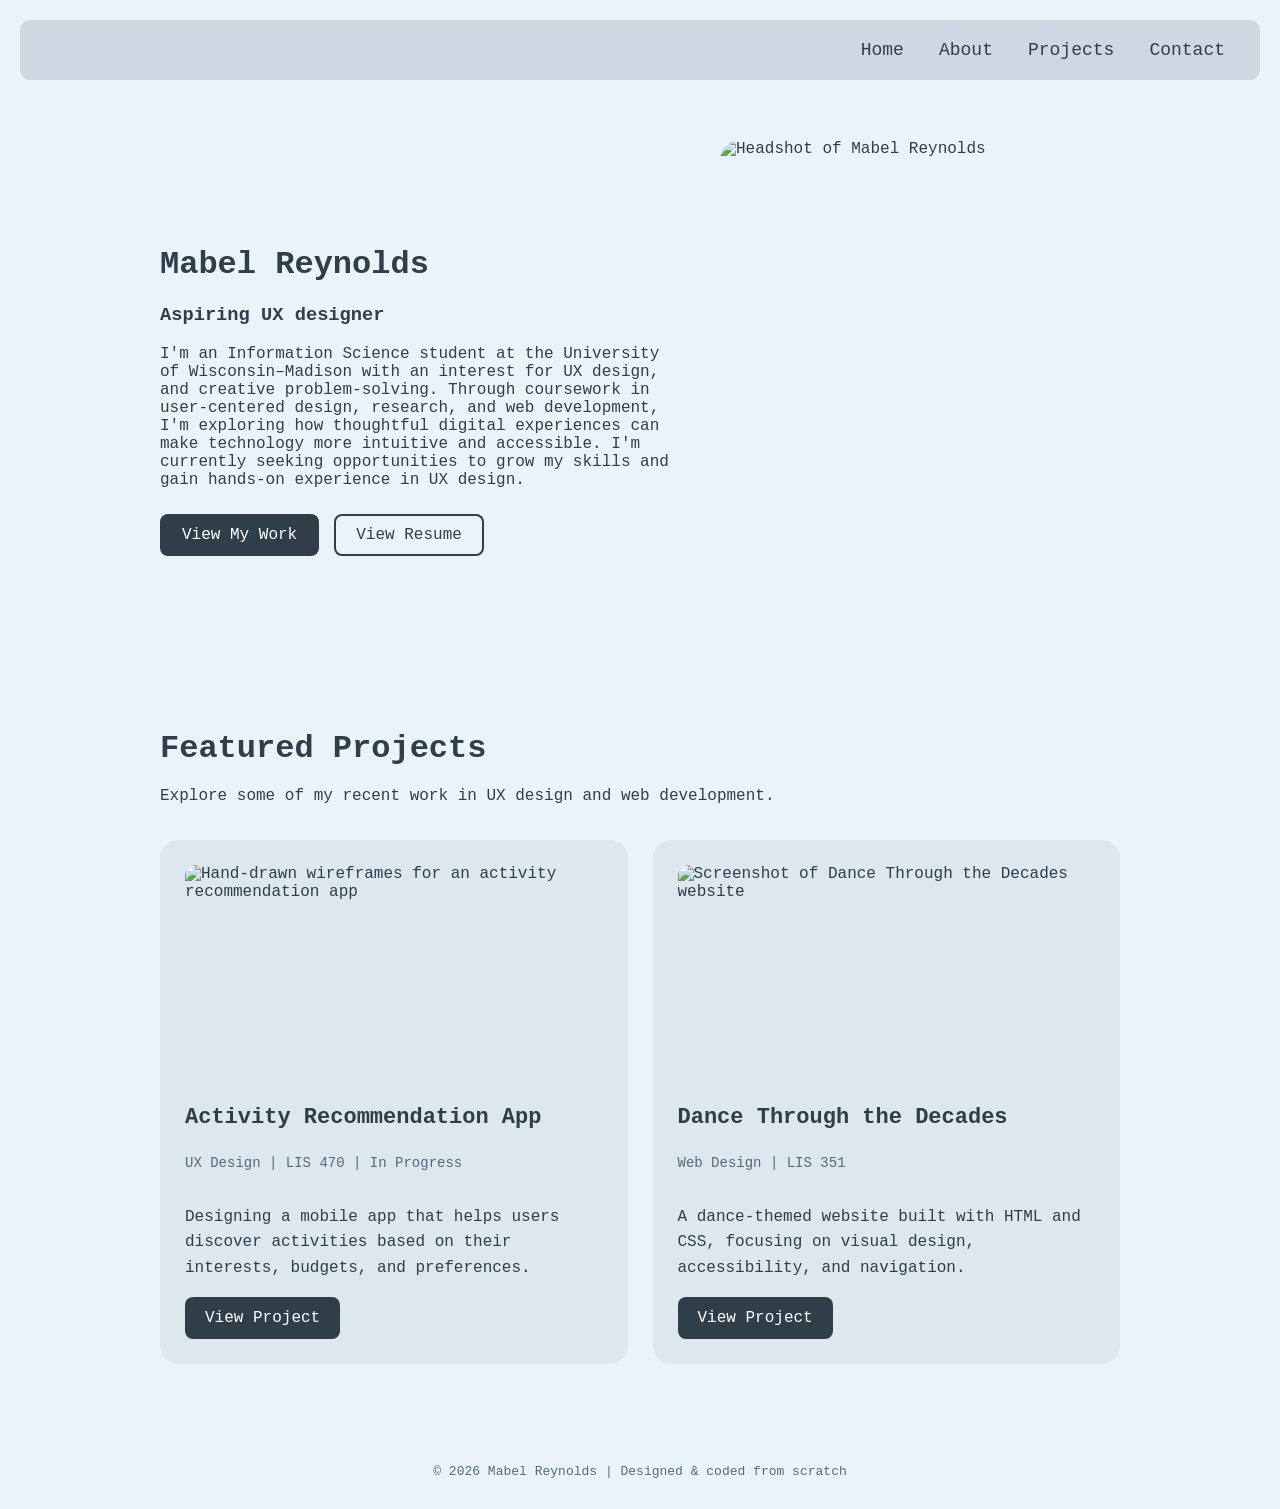
==== index.html @ 393c9ef6 "Add files via upload" ====
<!doctype html>
<html>
<head>
	
	<link href="reynolds_website.css" rel="stylesheet" type="text/css">
	<meta charset="UTF-8">
	<meta name="viewport" content="width=device-width, initial-scale=1.0">
	<title>Mabel Reynolds Website</title>
</head>
	
	<body>
	
    <nav>
        <ul>
            <li><a href="index.html">Home</a></li>
            <li><a href="reynolds_about.html">About</a></li>
            <li><a href="reynolds_projects.html">Projects</a></li>
            <li><a href="reynolds_contact.html">Contact</a></li>
        </ul>
    </nav>
	

		<div class="intro">
			
			<div class="intro-text">
			
				<h1>Mabel Reynolds</h1>
				<h3>Aspiring UX designer</h3>
	
				<p>I'm an Information Science student at the University of Wisconsin–Madison with an interest for UX design, and creative problem-solving. Through coursework in user-centered design, research, and web development, I'm exploring how thoughtful digital experiences can make technology more intuitive and accessible. I'm currently seeking opportunities to grow my skills and gain hands-on experience in UX design.</p>
				
<!-- Homepage Buttons -->
<div class="intro-buttons">

    <a href="reynolds_projects.html"
       class="intro-button">
        View My Work
    </a>

    <a href="Mabel Reynolds Professional Resume.pdf"
       class="intro-button intro-button-secondary"
       target="_blank"
       rel="noopener noreferrer">
        View Resume
    </a>

</div>				
		
			</div>
			
		<img src="reynolds_dev:images/Mabel_Reynolds_Headshot.jpeg"
		 alt="Headshot of Mabel Reynolds"
		 class="profile-picture">
			
	</div>
		
<!-- Featured Projects Section -->
		<section class="featured-projects">
			
			<h2>Featured Projects</h2>
			
			<p class="featured-intro">
				Explore some of my recent work in UX design and web development.
			</p>

    <div class="featured-container">

        <!-- Project 1 -->
        <div class="featured-card">

            <img
                src="reynolds_dev%3Aimages/wireframes_1.jpeg"
                alt="Hand-drawn wireframes for an activity recommendation app">

            <h3>Activity Recommendation App</h3>

            <p class="featured-category">
                UX Design | LIS 470 | In Progress
            </p>

            <p>
                Designing a mobile app that helps users
                discover activities based on their
                interests, budgets, and preferences.
            </p>

            <a href="reynolds_projects.html"
               class="featured-button">
                View Project
            </a>

        </div>

        <!-- Project 2 -->
        <div class="featured-card">

            <img
                src="reynolds_dev%3Aimages/Dance_Through_The_Decades_Screenshot.jpeg"
                alt="Screenshot of Dance Through the Decades website">

            <h3>Dance Through the Decades</h3>

            <p class="featured-category">
                Web Design | LIS 351
            </p>

            <p>
                A dance-themed website built with HTML
                and CSS, focusing on visual design,
                accessibility, and navigation.
            </p>

            <a href="reynolds_projects.html"
               class="featured-button">
                View Project
            </a>

        </div>

    </div>

</section>

	</body>
	
	
<footer class="site-footer">
    <p>
        © 2026 Mabel Reynolds |
        Designed & coded from scratch
    </p>
</footer>
</html>
---- reynolds_website.css ----
@charset "UTF-8";
/* CSS Document */
.intro {
	width: 960px;
	margin: 60px auto;
	
	display: flex;
	align-items: center;
	gap: 50px;
}

.intro-text {
	flex: 1;
}

.profile-picture {
	width: 400px;
	height: 500px;
	object-fit: cover;
	border-radius: 20px;
}

body {
	margin: 0;
	background-color: #EAF4F8;
	color: #303E4A;
	font-family: Consolas, "Andale Mono", "Lucida Console", "Lucida Sans Typewriter", Monaco, "Courier New", "monospace";
}

/* NAVIGATION BAR */

nav {
    background-color: #D0D7E3;
    width: calc(100% - 40px);
    margin: 20px auto 0;
    padding: 20px 35px;
    border-radius: 10px;
    box-sizing: border-box;
}

nav ul {
    display: flex;
    justify-content: flex-end;
    align-items: center;
    flex-wrap: wrap;
    gap: 35px;
    list-style: none;
    margin: 0;
    padding: 0;
}

nav a {
    color: #303E4A;
    text-decoration: none;
    font-size: 18px;
}

nav a:hover {
    color: #526B7D;
    text-decoration: underline;
}

/* MOBILE NAVIGATION */

@media (max-width: 600px) {
    nav {
        width: calc(100% - 24px);
        margin-top: 12px;
        padding: 15px 20px;
    }

    nav ul {
        gap: 15px;
        justify-content: flex-end;
    }

    nav a {
        font-size: 14px;
    }
}


/* ABOUT PAGE */

.about {
    width: 960px;
    margin: 60px auto;
}

/* About Me section */

.about-intro {
    display: flex;
    align-items: center;
    gap: 50px;
    margin-top: 40px;
    margin-bottom: 70px;
}

.about-picture {
    width: 350px;
    height: 400px;
    object-fit: cover;
    border-radius: 20px;
}

.about-text {
    flex: 1;
}

.about-text h2 {
    margin-top: 0;
    font-size: 28px;
}

.about-text p {
    line-height: 1.6;
}

/* Featured Work Section */

.featured-work {
    display: flex;
    align-items: center;
    gap: 50px;
    margin-top: 70px;
    margin-bottom: 70px;
}

.work-text {
    flex: 1;
}

.work-picture {
    width: 350px;
    height: 400px;
    object-fit: cover;
    border-radius: 20px;
}

/* What I Bring section */

.skills {
    margin-top: 60px;
    margin-bottom: 60px;
}

/* Chat GPT */

.skill-container {
    display: flex;
    gap: 40px;
}

.skill {
    flex: 1;
}

.skill h3 {
    font-size: 20px;
    margin-bottom: 10px;
}

.skill p {
    line-height: 1.5;
}


/* Currently Exploring section */

.interests {
    margin-top: 60px;
    margin-bottom: 60px;
}

.interests p {
    line-height: 1.6;
}


/* PROJECTS PAGE */

.projects {
    width: 90%;
    max-width: 960px;
    margin: 60px auto;
}

.projects-intro {
    margin-bottom: 45px;
}

.projects-intro h1 {
    font-size: 42px;
    margin-bottom: 20px;
}

.projects-intro p {
    line-height: 1.7;
    max-width: 750px;
}

/* Individual project cards */

.project-card {
    background-color: #DCE7EE;
    border-radius: 20px;
    padding: 35px;
    margin-bottom: 30px;
}

.project-info h2 {
    font-size: 25px;
    margin-top: 0;
    margin-bottom: 12px;
}

.project-category {
    font-size: 14px;
    color: #526B7D;
    margin-bottom: 25px;
}

.project-info p {
    line-height: 1.7;
}

/* Project images */

.project-image {
    display: block;
    width: 80%;
    max-width: 600px;
    height: auto;
    margin: 25px auto;
    border-radius: 12px;
}

/* Website links */

.project-link {
    display: inline-block;
    margin-top: 15px;
    padding: 12px 22px;
    background-color: #303E4A;
    color: #FFFFFF;
    text-decoration: none;
    border-radius: 8px;
}

.project-link:hover {
    background-color: #526B7D;
}

.project-link:focus-visible {
    outline: 3px solid #303E4A;
    outline-offset: 4px;
}

/* Smaller screens */

@media (max-width: 600px) {
    .projects {
        margin: 30px auto;
    }

    .project-card {
        padding: 22px;
    }

    .projects-intro h1 {
        font-size: 32px;
    }

    nav {
        padding: 15px;
    }

    nav ul {
        flex-wrap: wrap;
        gap: 15px;
    }
}

/* Wireframe Gallery */

.wireframe-gallery {
    display: flex;
    gap: 20px;
    margin-top: 25px;
}

.wireframe-gallery img {
    width: 48%;
    height: auto;
    object-fit: contain;
    border-radius: 10px;
}

/* Mobile Layout */

@media (max-width: 600px) {
    .wireframe-gallery {
        flex-direction: column;
    }

    .wireframe-gallery img {
        width: 100%;
    }
}

/* FEATURED PROJECTS */

.featured-projects {
    width: 90%;
    max-width: 960px;
    margin: 90px auto 70px;
}

.featured-projects h2 {
    font-size: 32px;
    margin-bottom: 15px;
}

.featured-intro {
    margin-bottom: 30px;
    line-height: 1.7;
}

/* Two project cards */

.featured-container {
    display: flex;
    gap: 25px;
    align-items: stretch;
}

.featured-card {
    background-color: #DCE7EE;
    border-radius: 18px;
    padding: 25px;
    flex: 1;
    min-width: 0;
    display: flex;
    flex-direction: column;
}

.featured-card img {
    width: 100%;
    height: 220px;
    object-fit: cover;
    border-radius: 10px;
}

.featured-card h3 {
    font-size: 22px;
    margin-top: 20px;
    margin-bottom: 8px;
}

.featured-category {
    font-size: 14px;
    color: #526B7D;
}

.featured-card p {
    line-height: 1.6;
}

/* Project buttons */

.featured-button {
    display: inline-block;
    align-self: flex-start;
    margin-top: auto;
    padding: 12px 20px;
    background-color: #303E4A;
    color: white;
    text-decoration: none;
    border-radius: 8px;
}

.featured-button:hover {
    background-color: #526B7D;
}

.featured-button:focus-visible {
    outline: 3px solid #303E4A;
    outline-offset: 4px;
}

/* Mobile Layout */

@media (max-width: 700px) {
    .featured-container {
        flex-direction: column;
    }

    .featured-card img {
        height: auto;
    }

    .featured-projects {
        margin: 40px auto;
    }
}

/* HOMEPAGE INTRO BUTTONS */

.intro-buttons {
    display: flex;
    gap: 15px;
    flex-wrap: wrap;
    margin-top: 25px;
}

.intro-button {
    display: inline-block;
    padding: 12px 22px;
    background-color: #303E4A;
    color: #FFFFFF;
    text-decoration: none;
    border-radius: 8px;
    font-size: 16px;
    transition: background-color 0.2s ease;
}

.intro-button:hover {
    background-color: #526B7D;
}

/* Secondary Resume Button */

.intro-button-secondary {
    background-color: transparent;
    color: #303E4A;
    border: 2px solid #303E4A;
    padding: 10px 20px;
}

.intro-button-secondary:hover {
    background-color: #DCE7EE;
}

/* Keyboard Accessibility */

.intro-button:focus-visible {
    outline: 3px solid #526B7D;
    outline-offset: 4px;
}

/* MOBILE RESPONSIVENESS */

@media (max-width: 768px) {

    /* Homepage introduction */
    .intro {
        width: 90%;
        max-width: 960px;
        flex-direction: column;
        gap: 25px;
        margin: 35px auto;
    }

    .intro-text {
        width: 100%;
    }

    .profile-picture {
        max-width: 100%;
        height: auto;
    }

    /* Featured projects */
    .featured-container {
        flex-direction: column;
    }

    .featured-card {
        width: auto;
    }

    /* Projects page */
    .projects {
        width: 90%;
        margin: 35px auto;
    }

    .wireframe-gallery {
        flex-direction: column;
    }

    .wireframe-gallery img {
        width: 100%;
    }

    /* Navigation */
    nav ul {
        display: flex;
        flex-wrap: wrap;
        justify-content: center;
        gap: 15px;
    }
}

/* ABOUT PAGE - MOBILE RESPONSIVENESS */

@media (max-width: 768px) {

    .about {
        width: 90%;
        max-width: 960px;
        margin: 35px auto;
        display: flex;
        flex-direction: column;
        gap: 25px;
    }

    .about-text {
        width: 100%;
        max-width: 100%;
    }

    .about img {
        display: block;
        max-width: 100%;
        height: auto;
    }

    .about h1 {
        font-size: 32px;
    }

    .about p {
        line-height: 1.7;
    }
}

/* UPDATED ABOUT PAGE */

.about-page {
    width: 90%;
    max-width: 960px;
    margin: 60px auto;
}

/* About introduction */

.about-intro {
    display: flex;
    align-items: center;
    gap: 45px;
    margin-bottom: 50px;
}

.about-text {
    flex: 1;
    min-width: 0;
}

.about-text h1 {
    font-size: 42px;
    margin-top: 0;
    margin-bottom: 25px;
}

.about-text p {
    line-height: 1.7;
    margin-bottom: 18px;
}

/* Dance photo */

.about-photo {
    display: block;
    width: 38%;
    height: auto;
    border-radius: 18px;
    object-fit: cover;
}

/* Additional sections */

.about-section {
    background-color: #DCE7EE;
    border-radius: 20px;
    padding: 35px;
    margin-bottom: 30px;
}

.about-section h2 {
    font-size: 26px;
    margin-top: 0;
    margin-bottom: 20px;
}

.about-section p {
    line-height: 1.7;
    margin-bottom: 15px;
}

/* Mobile layout */

@media (max-width: 768px) {

    .about-page {
        width: 90%;
        margin: 35px auto;
    }

    .about-intro {
        flex-direction: column;
        align-items: stretch;
        gap: 25px;
    }

    .about-text {
        width: 100%;
    }

    .about-text h1 {
        font-size: 32px;
    }

    .about-photo {
        width: 100%;
        max-width: 450px;
        height: auto;
        align-self: center;
    }

    .about-section {
        padding: 22px;
    }

    .about-section h2 {
        font-size: 23px;
    }
}

/* CONTACT PAGE */

.contact {
    width: 90%;
    max-width: 960px;
    margin: 70px auto;
    text-align: center;
}

.contact h1 {
    font-size: 42px;
    margin-bottom: 20px;
}

.contact-intro {
    max-width: 650px;
    margin: 0 auto 40px;
    line-height: 1.8;
}

.contact-card {
    background-color: #DCE7EE;
    border-radius: 20px;
    padding: 45px 30px;
    max-width: 550px;
    margin: 0 auto;
}

.contact-card h2 {
    font-size: 26px;
    margin-top: 0;
}

.contact-card p {
    line-height: 1.7;
    margin-bottom: 30px;
}

.contact-button {
    display: inline-block;
    background-color: #303E4A;
    color: white;
    padding: 14px 28px;
    border-radius: 10px;
    text-decoration: none;
    transition: background-color 0.2s ease;
}

.contact-button:hover {
    background-color: #526B7D;
}

.contact-button:focus-visible {
    outline: 3px solid #526B7D;
    outline-offset: 4px;
}

/* CONTACT PAGE MOBILE */

@media (max-width: 768px) {
    .contact {
        margin: 40px auto;
    }

    .contact h1 {
        font-size: 32px;
    }

    .contact-card {
        padding: 30px 20px;
    }
}

/* ACTIVITY APP MOCKUPS */

/* FIGMA MOCKUP IMAGE */

.mockup-gallery {
    width: 100%;
    margin: 25px auto;
    text-align: center;
}

.mockup-gallery img {
    display: block;
    width: 75%;
    max-width: 600px;
    height: auto;
    margin: 0 auto;
    border-radius: 12px;
}

.project-button {
    display: inline-block;
    background-color: #303E4A;
    color: white;
    padding: 12px 24px;
    border-radius: 10px;
    text-decoration: none;
    margin-top: 15px;
}

.project-button:hover {
    background-color: #526B7D;
}

.site-footer {
    text-align: center;
    padding: 30px 20px;
    margin-top: 60px;
    color: #526B7D;
    font-size: 13px;
}

.site-footer p {
    margin: 0;
}
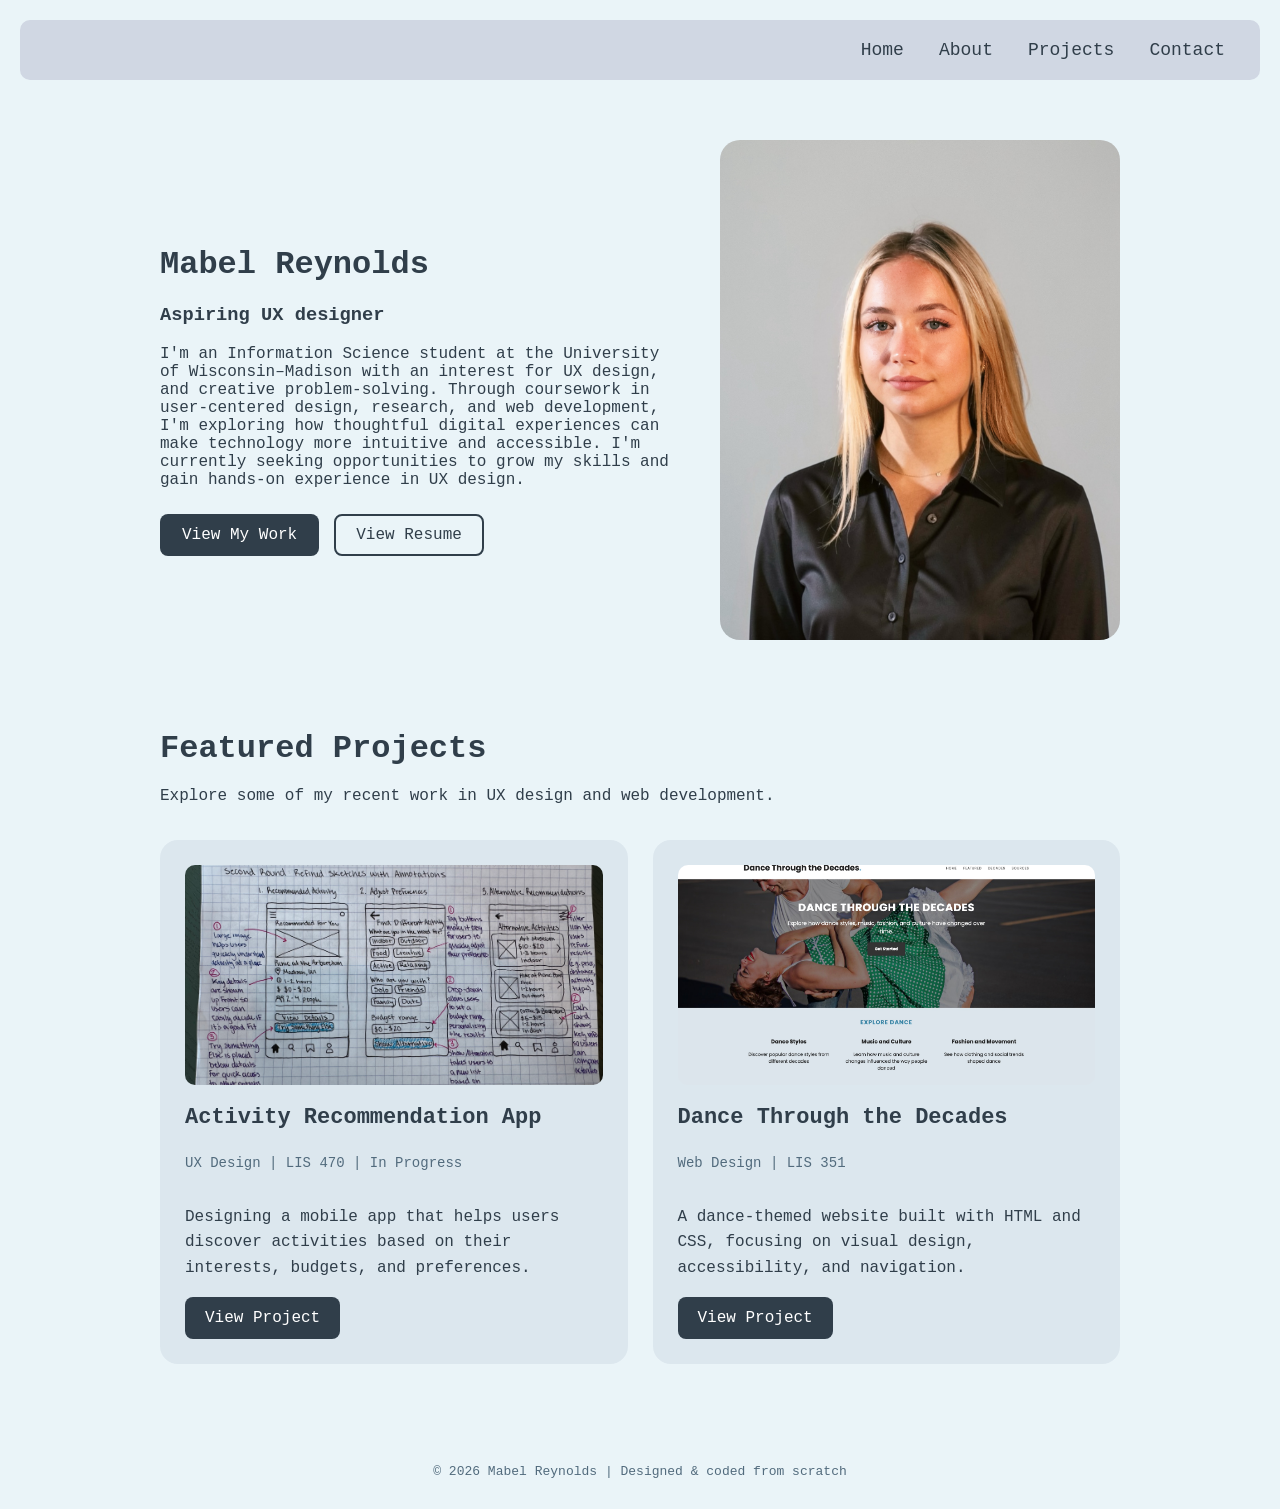
==== commit 8d928a49: "Add files via upload" ====
--- a/index.html
+++ b/index.html
@@ -48,7 +48,7 @@
 		
 			</div>
 			
-		<img src="reynolds_dev:images/Mabel_Reynolds_Headshot.jpeg"
+		<img src="Mabel_Reynolds_Headshot.jpeg"
 		 alt="Headshot of Mabel Reynolds"
 		 class="profile-picture">
 			
@@ -69,7 +69,7 @@
         <div class="featured-card">
 
             <img
-                src="reynolds_dev%3Aimages/wireframes_1.jpeg"
+                src="wireframes_1.jpeg"
                 alt="Hand-drawn wireframes for an activity recommendation app">
 
             <h3>Activity Recommendation App</h3>
@@ -95,7 +95,7 @@
         <div class="featured-card">
 
             <img
-                src="reynolds_dev%3Aimages/Dance_Through_The_Decades_Screenshot.jpeg"
+                src="Dance_Through_The_Decades_Screenshot.jpeg"
                 alt="Screenshot of Dance Through the Decades website">
 
             <h3>Dance Through the Decades</h3>
